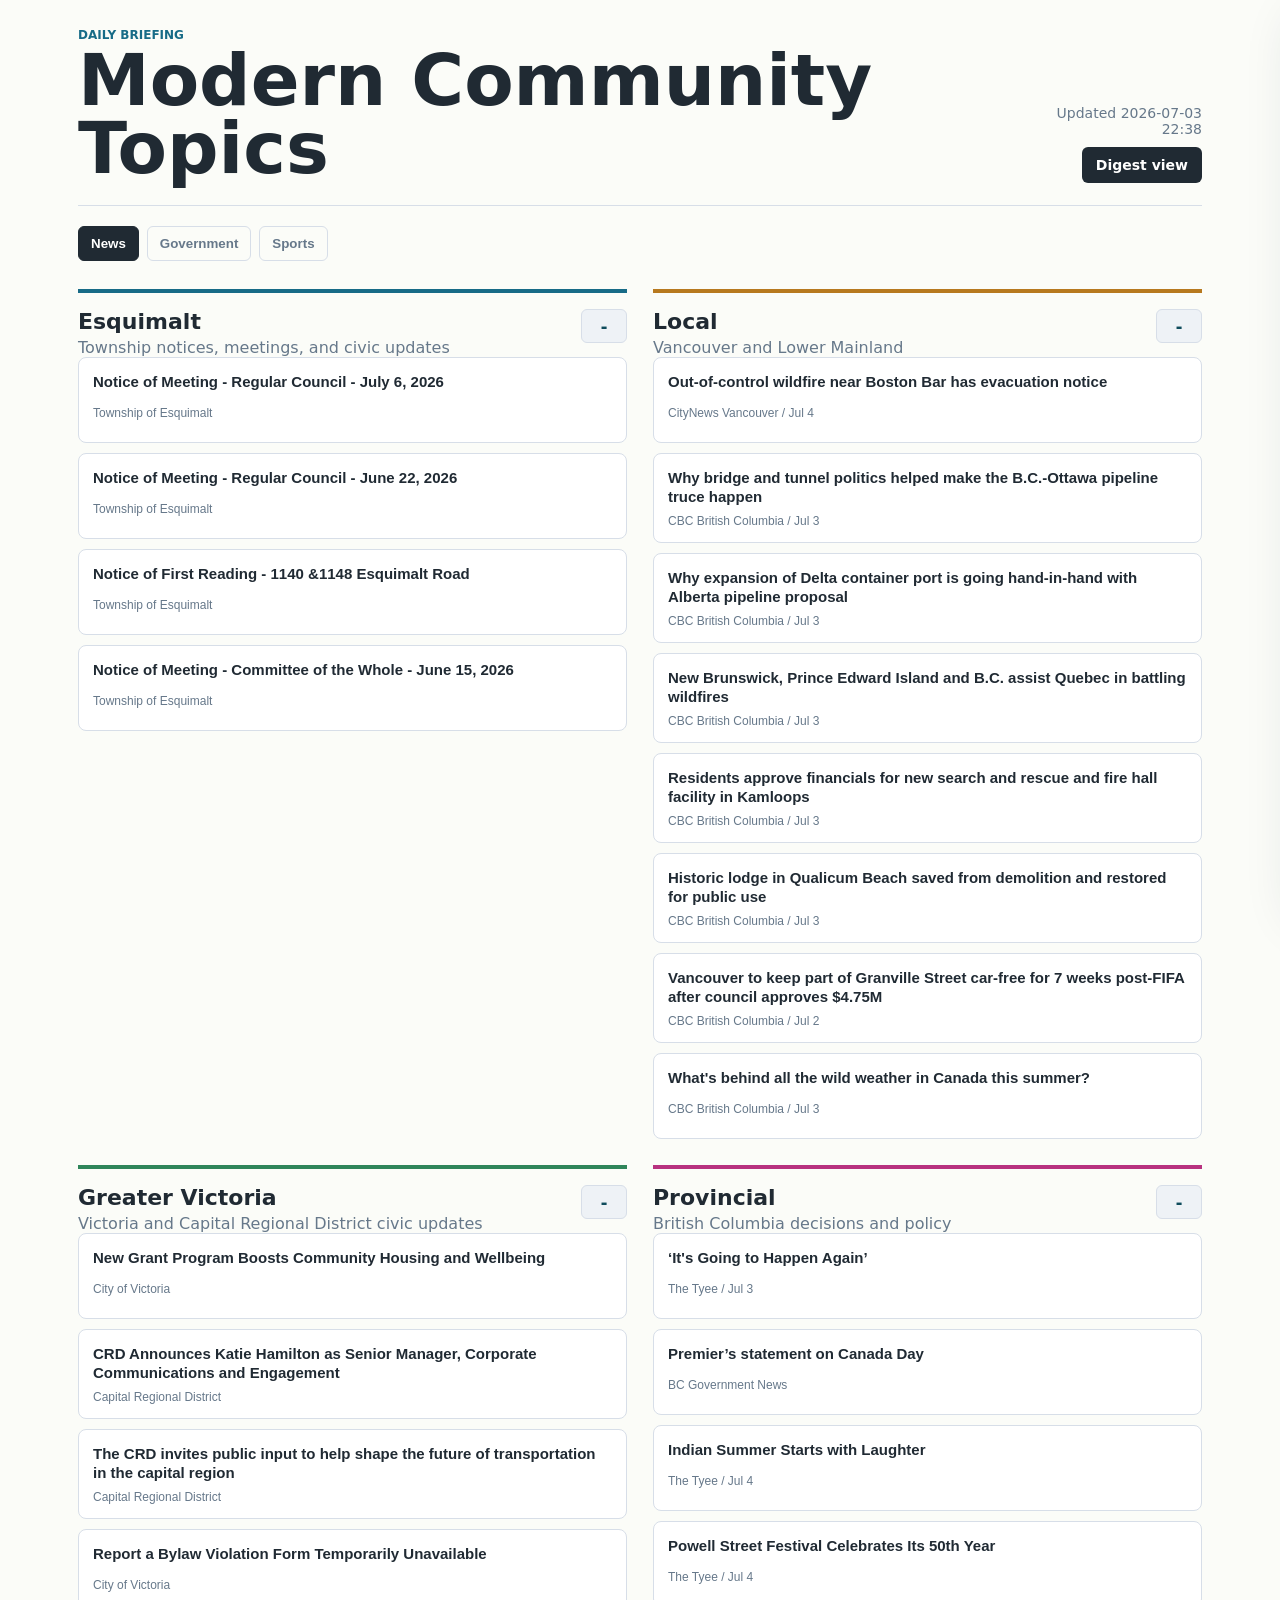
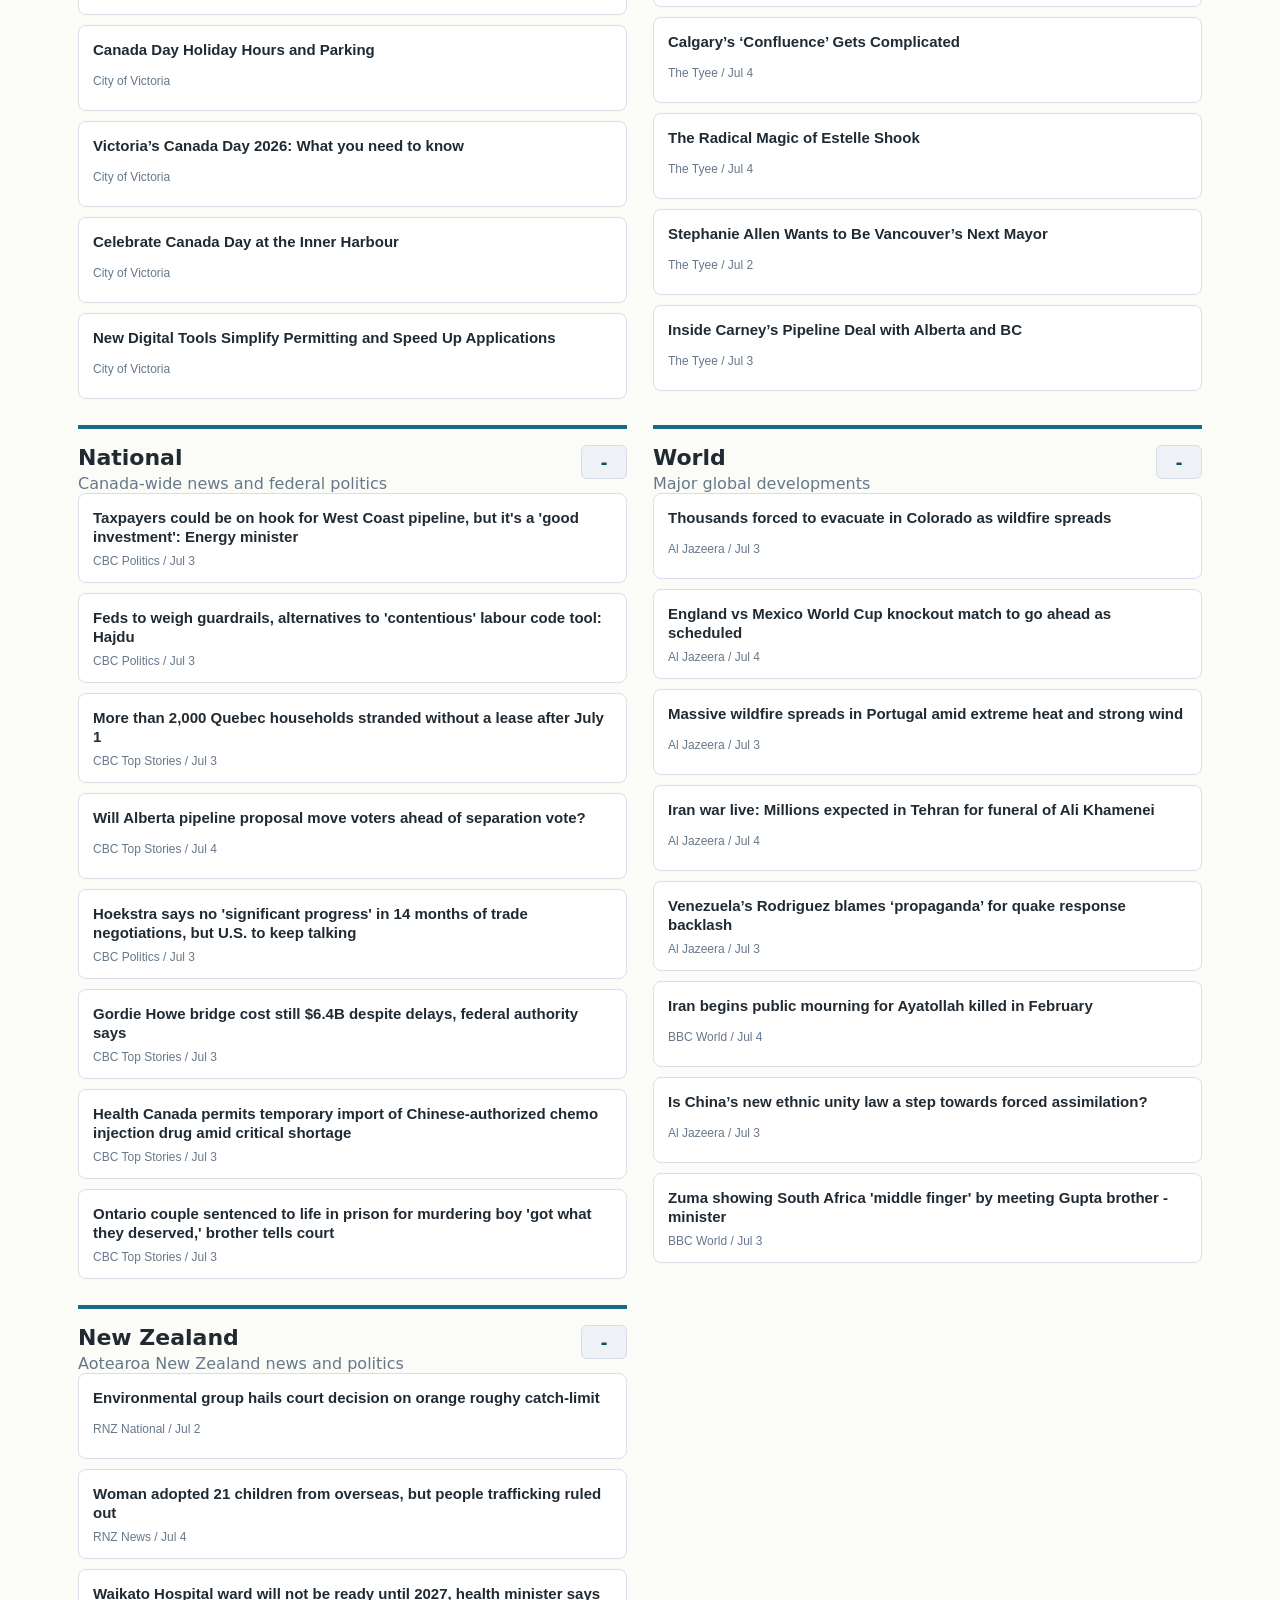
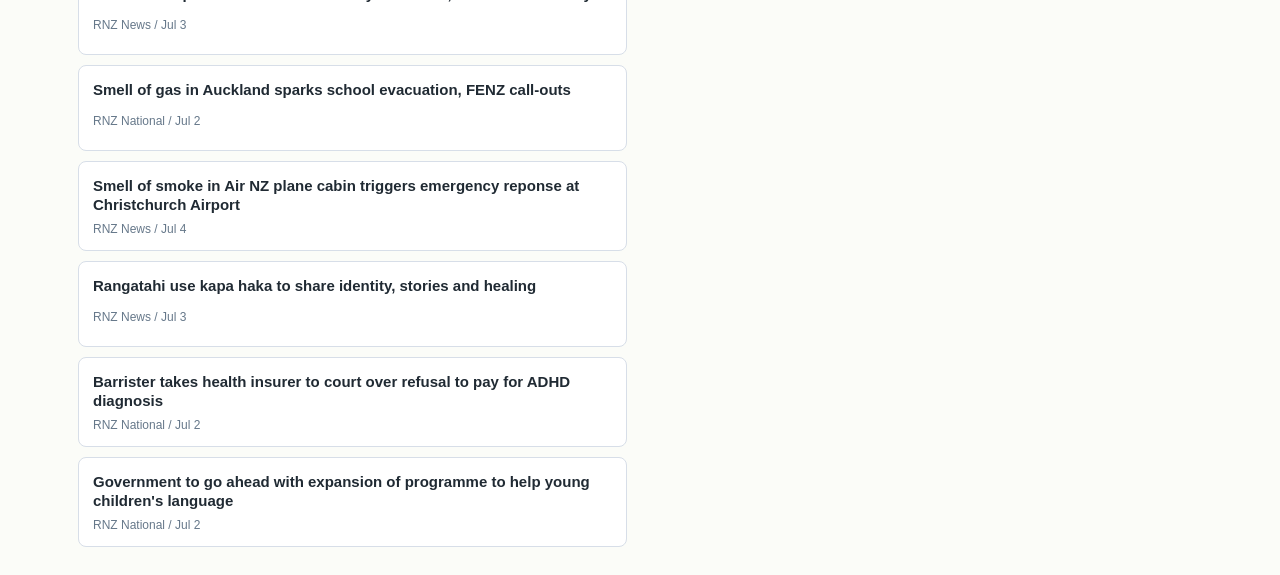
==== web/index.html @ c463fc96 "Add Modern Community Topics app" ====
<!doctype html>
<html lang="en">
  <head>
    <meta charset="utf-8">
    <meta name="viewport" content="width=device-width, initial-scale=1">
    <title>Modern Community Topics</title>
    <link rel="stylesheet" href="styles.css">
  </head>
  <body>
    <main class="shell">
      <header class="topbar">
        <div>
          <p class="eyebrow">Daily Briefing</p>
          <h1>Modern Community Topics</h1>
        </div>
        <div class="meta">
          <span id="generated">Loading</span>
          <a class="digest-link" href="../data/digest.html">Digest view</a>
        </div>
      </header>

      <nav class="tabs" aria-label="Briefing views">
        <button class="tab active" data-view="news">News</button>
        <button class="tab" data-view="government">Government</button>
        <button class="tab" data-view="sports">Sports</button>
      </nav>

      <section class="briefing view active" id="briefing" aria-live="polite"></section>
      <section class="government view" id="government" aria-live="polite"></section>
      <section class="sports view" id="sports" aria-live="polite"></section>
    </main>

    <aside class="drawer" id="drawer" aria-hidden="true">
      <button class="close" id="closeDrawer" aria-label="Close story">x</button>
      <p class="drawer-source" id="drawerSource"></p>
      <h2 id="drawerTitle"></h2>
      <p id="drawerDescription"></p>
      <a class="primary-link" id="drawerLink" href="#">Read original</a>
      <div class="article-excerpt" id="articleExcerpt"></div>
      <div class="related">
        <h3>Related Sources</h3>
        <ul id="relatedList"></ul>
      </div>
    </aside>

    <script src="app.js"></script>
  </body>
</html>
---- web/styles.css ----
:root {
  color-scheme: light;
  --ink: #202a33;
  --muted: #66788a;
  --line: #d7dee8;
  --paper: #fbfcf8;
  --panel: #ffffff;
  --accent: #176b87;
  --accent-strong: #0f4c5c;
  --gold: #b7791f;
  --green: #2f855a;
  --rose: #b83280;
  --shadow: 0 18px 50px rgba(26, 45, 66, 0.14);
}

* {
  box-sizing: border-box;
}

body {
  background: var(--paper);
  color: var(--ink);
  font-family: Inter, ui-sans-serif, system-ui, -apple-system, BlinkMacSystemFont, "Segoe UI", sans-serif;
  margin: 0;
}

a {
  color: inherit;
}

.shell {
  margin: 0 auto;
  max-width: 1180px;
  padding: 28px;
}

.topbar {
  align-items: end;
  border-bottom: 1px solid var(--line);
  display: flex;
  justify-content: space-between;
  gap: 24px;
  padding-bottom: 22px;
}

.eyebrow {
  color: var(--accent);
  font-size: 12px;
  font-weight: 800;
  letter-spacing: 0;
  margin: 0 0 4px;
  text-transform: uppercase;
}

h1 {
  font-size: clamp(36px, 6vw, 72px);
  line-height: 0.95;
  margin: 0;
}

.meta {
  align-items: end;
  color: var(--muted);
  display: flex;
  flex-direction: column;
  font-size: 14px;
  gap: 10px;
  text-align: right;
}

.digest-link,
.primary-link {
  background: var(--ink);
  border-radius: 6px;
  color: white;
  font-weight: 750;
  padding: 10px 14px;
  text-decoration: none;
}

.tabs {
  align-items: center;
  display: flex;
  gap: 8px;
  padding-top: 20px;
}

.tab {
  background: transparent;
  border: 1px solid var(--line);
  border-radius: 6px;
  color: var(--muted);
  cursor: pointer;
  font-weight: 800;
  padding: 9px 12px;
}

.tab.active {
  background: var(--ink);
  border-color: var(--ink);
  color: white;
}

.view {
  display: none;
}

.view.active {
  display: grid;
}

.briefing {
  gap: 26px;
  grid-template-columns: repeat(2, minmax(0, 1fr));
  padding-top: 28px;
}

.government {
  gap: 26px;
  grid-template-columns: repeat(2, minmax(0, 1fr));
  padding-top: 28px;
}

.sports {
  gap: 26px;
  grid-template-columns: repeat(2, minmax(0, 1fr));
  padding-top: 28px;
}

.government-overview {
  display: grid;
  gap: 26px;
  grid-column: 1 / -1;
  grid-template-columns: repeat(2, minmax(0, 1fr));
}

.government-summary {
  border-color: var(--green);
}

.section {
  border-top: 4px solid var(--accent);
  padding-top: 16px;
}

.section:nth-child(2) {
  border-color: var(--gold);
}

.section:nth-child(3) {
  border-color: var(--green);
}

.section:nth-child(4) {
  border-color: var(--rose);
}

.section h2 {
  font-size: 22px;
  margin: 0;
}

.focus {
  color: var(--muted);
  margin: 4px 0 16px;
}

.stories {
  display: grid;
  gap: 10px;
  margin: 0;
  padding: 0;
}

.story {
  list-style: none;
}

.story button:not(.collapse-toggle) {
  background: var(--panel);
  border: 1px solid var(--line);
  border-radius: 8px;
  box-shadow: none;
  color: var(--ink);
  cursor: pointer;
  display: grid;
  gap: 7px;
  min-height: 86px;
  padding: 14px;
  text-align: left;
  width: 100%;
}

.story button:not(.collapse-toggle):hover,
.story button:not(.collapse-toggle):focus-visible {
  border-color: var(--accent);
  box-shadow: 0 8px 24px rgba(23, 107, 135, 0.12);
  outline: none;
}

.story-title {
  font-size: 15px;
  font-weight: 760;
  line-height: 1.3;
}

.story-meta {
  color: var(--muted);
  font-size: 12px;
}

.score-button {
  gap: 10px;
}

.score-card-shell {
  background: var(--panel);
  border: 1px solid var(--line);
  border-radius: 8px;
  display: grid;
  gap: 10px;
  padding: 14px;
}

.score-card-shell:hover {
  border-color: var(--accent);
  box-shadow: 0 8px 24px rgba(23, 107, 135, 0.12);
}

.collapsible-heading,
.section-heading {
  align-items: start;
  display: grid;
  gap: 12px;
  grid-template-columns: minmax(0, 1fr) auto;
}

.score-main-button {
  background: transparent !important;
  border: 0 !important;
  border-radius: 0 !important;
  box-shadow: none !important;
  min-height: 0 !important;
  padding: 0 !important;
}

.collapse-toggle {
  align-items: center;
  background: #eef2f6;
  border: 1px solid var(--line);
  border-radius: 6px;
  color: var(--accent-strong);
  cursor: pointer;
  display: inline-flex;
  font-size: 20px;
  font-weight: 800;
  height: 34px;
  justify-content: center;
  line-height: 1;
  padding: 0;
  width: 46px;
}

.collapse-toggle:hover,
.collapse-toggle:focus-visible {
  background: #e1edf2;
  border-color: var(--accent);
  outline: none;
}

.is-collapsed .collapsible-body {
  display: none;
}

.is-collapsed .score-card-shell {
  gap: 0;
}

.section-heading .focus {
  margin-bottom: 0;
}

.score-bullets {
  display: grid;
  gap: 8px;
  margin: 2px 0 0;
  padding-left: 20px;
}

.score-bullets li {
  line-height: 1.35;
}

.score-line {
  display: block;
  font-size: 14px;
  font-weight: 720;
}

.score-note,
.score-source {
  color: var(--muted);
  display: block;
  font-size: 12px;
  line-height: 1.35;
  margin-top: 2px;
}

.story-reason {
  color: #344250;
  font-size: 13px;
  line-height: 1.35;
}

.empty,
.error {
  background: #fff7ed;
  border: 1px solid #fed7aa;
  border-radius: 8px;
  color: #7c2d12;
  padding: 14px;
}

.drawer {
  background: white;
  border-left: 1px solid var(--line);
  box-shadow: var(--shadow);
  height: 100vh;
  max-width: 460px;
  overflow: auto;
  padding: 30px;
  position: fixed;
  right: 0;
  top: 0;
  transform: translateX(104%);
  transition: transform 180ms ease;
  width: min(92vw, 460px);
  z-index: 20;
}

.drawer.open {
  transform: translateX(0);
}

.close {
  align-items: center;
  background: #eef2f6;
  border: 0;
  border-radius: 999px;
  color: var(--ink);
  cursor: pointer;
  display: flex;
  font-size: 18px;
  height: 34px;
  justify-content: center;
  margin-left: auto;
  width: 34px;
}

.drawer-source {
  color: var(--accent);
  font-size: 13px;
  font-weight: 800;
  margin: 24px 0 8px;
  text-transform: uppercase;
}

.drawer h2 {
  font-size: 28px;
  line-height: 1.08;
  margin: 0 0 16px;
}

.drawer p {
  color: #344250;
  line-height: 1.55;
}

.article-excerpt {
  border-top: 1px solid var(--line);
  margin-top: 16px;
  padding-top: 16px;
}

.article-excerpt h3 {
  font-size: 15px;
  margin: 0 0 8px;
}

.article-excerpt p {
  margin: 0;
}

.related {
  border-top: 1px solid var(--line);
  margin-top: 26px;
  padding-top: 18px;
}

.related h3 {
  font-size: 15px;
  margin: 0 0 10px;
}

.related ul {
  display: grid;
  gap: 10px;
  margin: 0;
  padding-left: 18px;
}

.related a {
  color: var(--accent-strong);
  font-weight: 700;
}

@media (max-width: 760px) {
  .shell {
    padding: 20px;
  }

  .topbar {
    align-items: start;
    flex-direction: column;
  }

  .meta {
    align-items: start;
    text-align: left;
  }

  .briefing {
    grid-template-columns: 1fr;
  }

  .government {
    grid-template-columns: 1fr;
  }

  .government-overview {
    grid-template-columns: 1fr;
  }

  .sports {
    grid-template-columns: 1fr;
  }
}
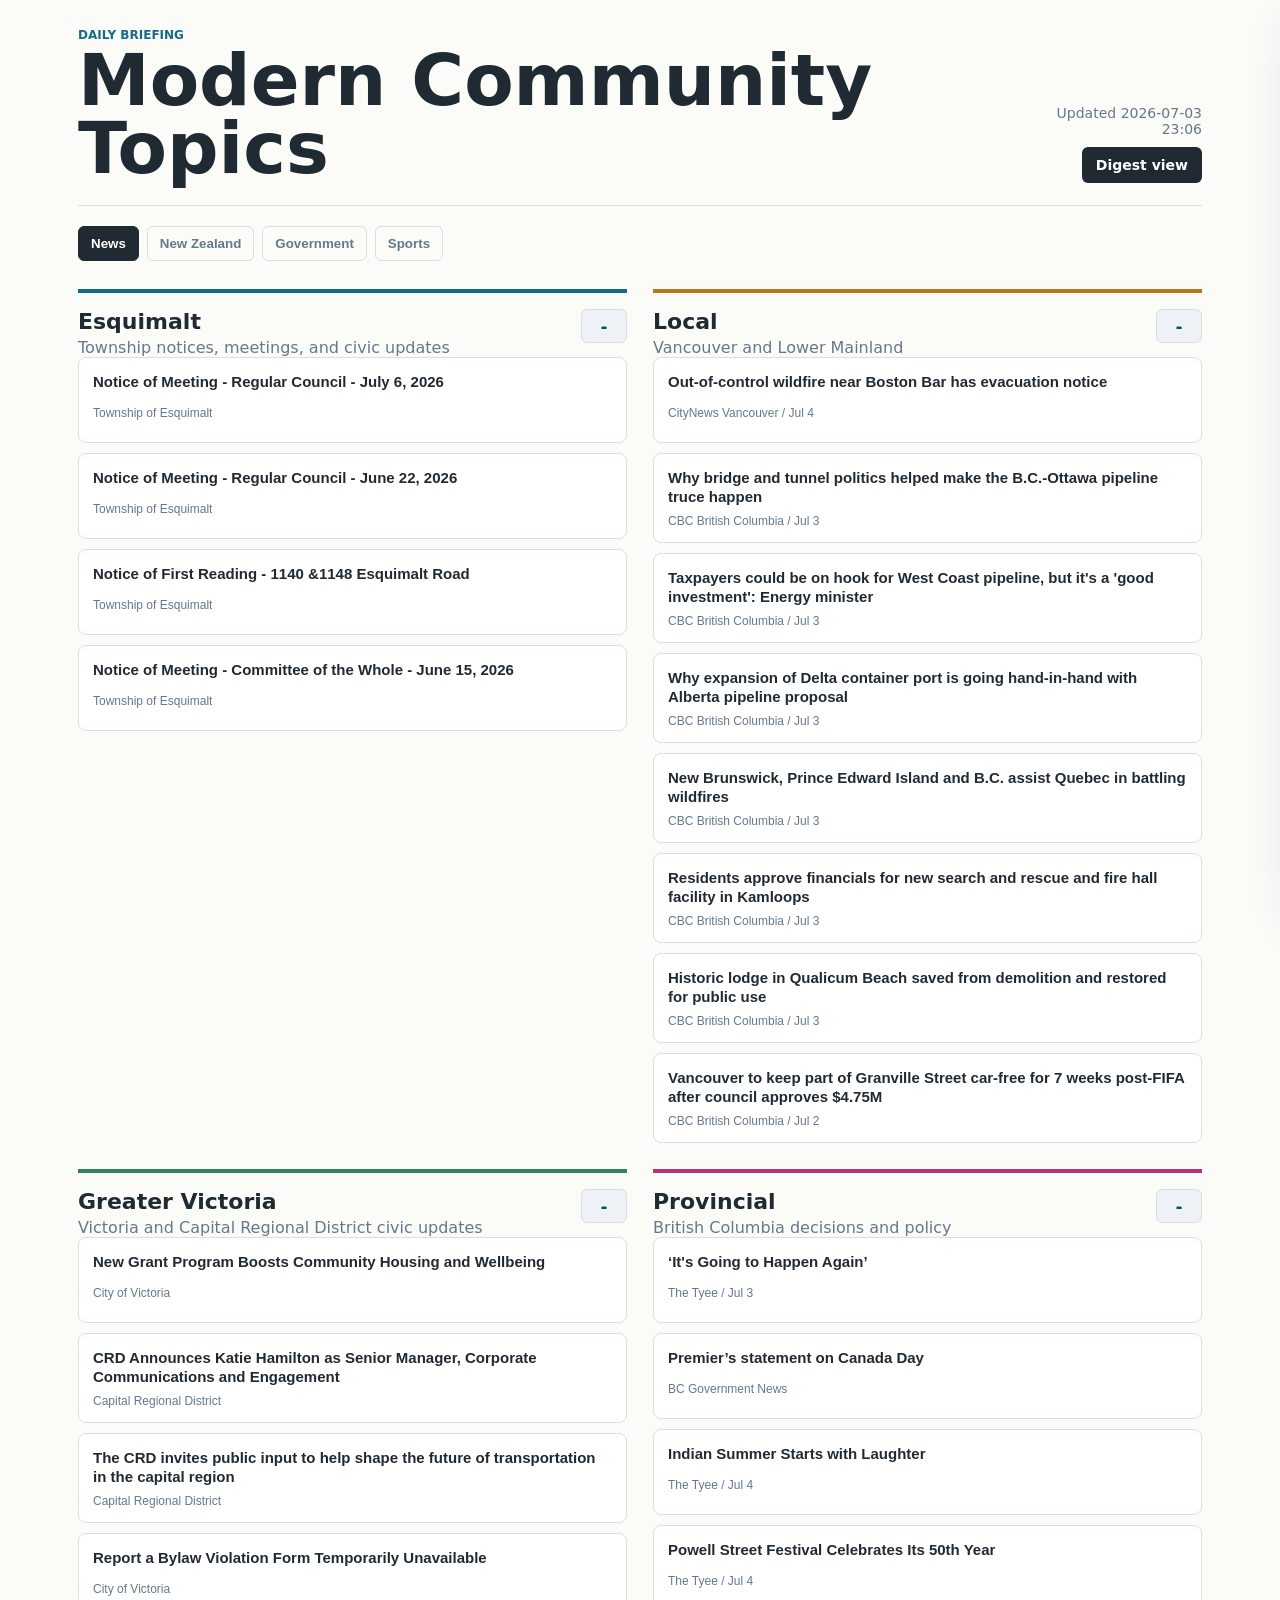
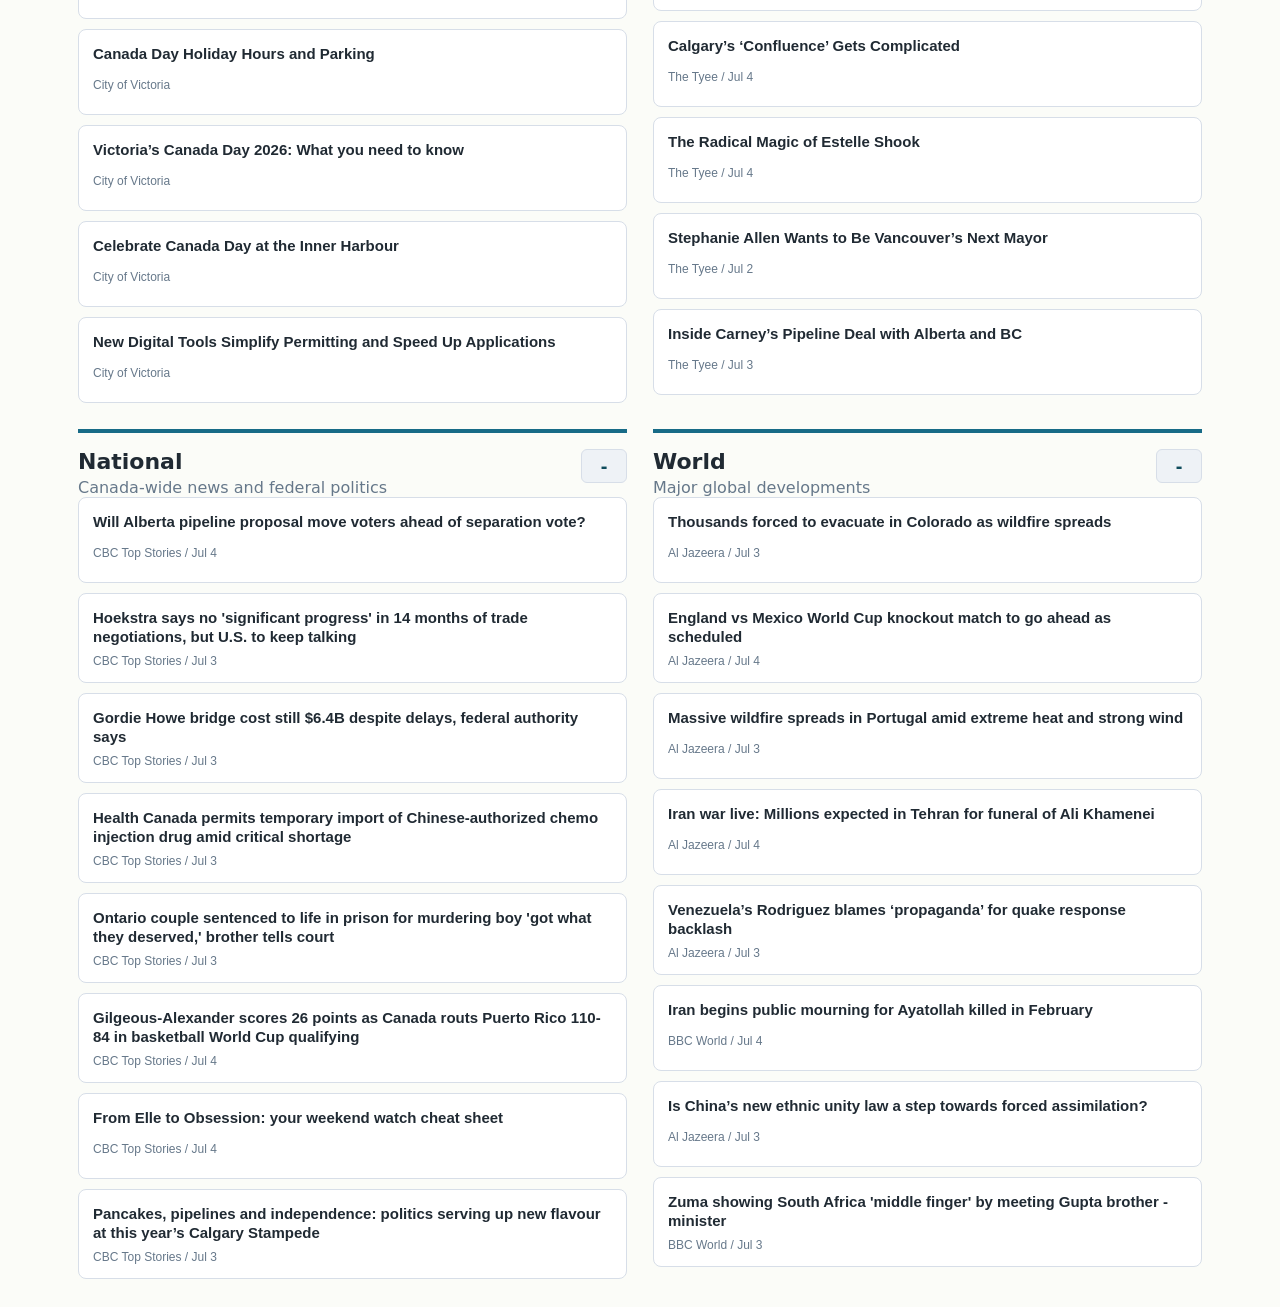
==== commit b53833a6: "Add New Zealand tab with sports" ====
--- a/web/index.html
+++ b/web/index.html
@@ -3,7 +3,14 @@
   <head>
     <meta charset="utf-8">
     <meta name="viewport" content="width=device-width, initial-scale=1">
+    <meta name="theme-color" content="#1c3442">
+    <meta name="apple-mobile-web-app-capable" content="yes">
+    <meta name="apple-mobile-web-app-title" content="Community">
+    <meta name="apple-mobile-web-app-status-bar-style" content="default">
     <title>Modern Community Topics</title>
+    <link rel="apple-touch-icon" sizes="180x180" href="apple-touch-icon.png">
+    <link rel="icon" type="image/png" sizes="192x192" href="../assets/icon-192.png">
+    <link rel="manifest" href="manifest.webmanifest">
     <link rel="stylesheet" href="styles.css">
   </head>
   <body>
@@ -21,11 +28,13 @@
 
       <nav class="tabs" aria-label="Briefing views">
         <button class="tab active" data-view="news">News</button>
+        <button class="tab" data-view="new-zealand">New Zealand</button>
         <button class="tab" data-view="government">Government</button>
         <button class="tab" data-view="sports">Sports</button>
       </nav>
 
       <section class="briefing view active" id="briefing" aria-live="polite"></section>
+      <section class="new-zealand view" id="new-zealand" aria-live="polite"></section>
       <section class="government view" id="government" aria-live="polite"></section>
       <section class="sports view" id="sports" aria-live="polite"></section>
     </main>
--- a/web/styles.css
+++ b/web/styles.css
@@ -122,6 +122,12 @@
 }
 
 .sports {
+  gap: 26px;
+  grid-template-columns: repeat(2, minmax(0, 1fr));
+  padding-top: 28px;
+}
+
+.new-zealand {
   gap: 26px;
   grid-template-columns: repeat(2, minmax(0, 1fr));
   padding-top: 28px;
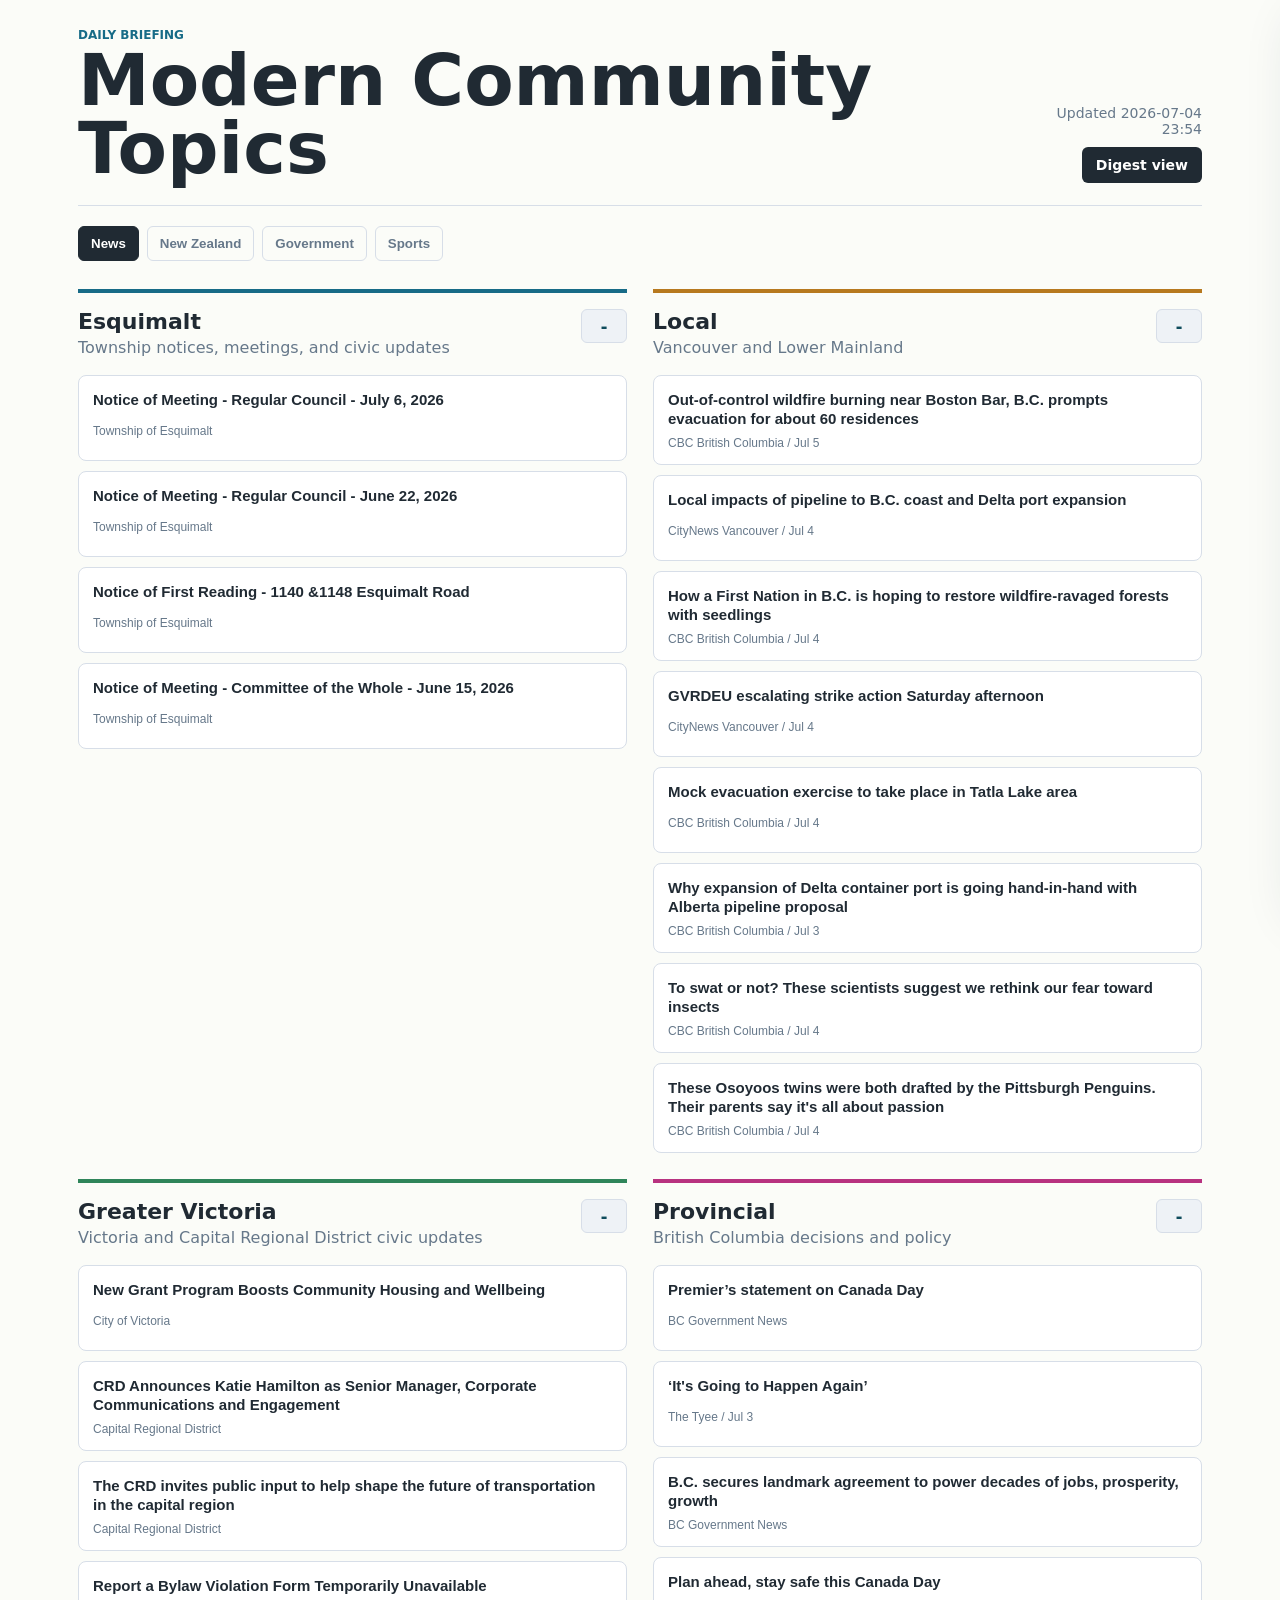
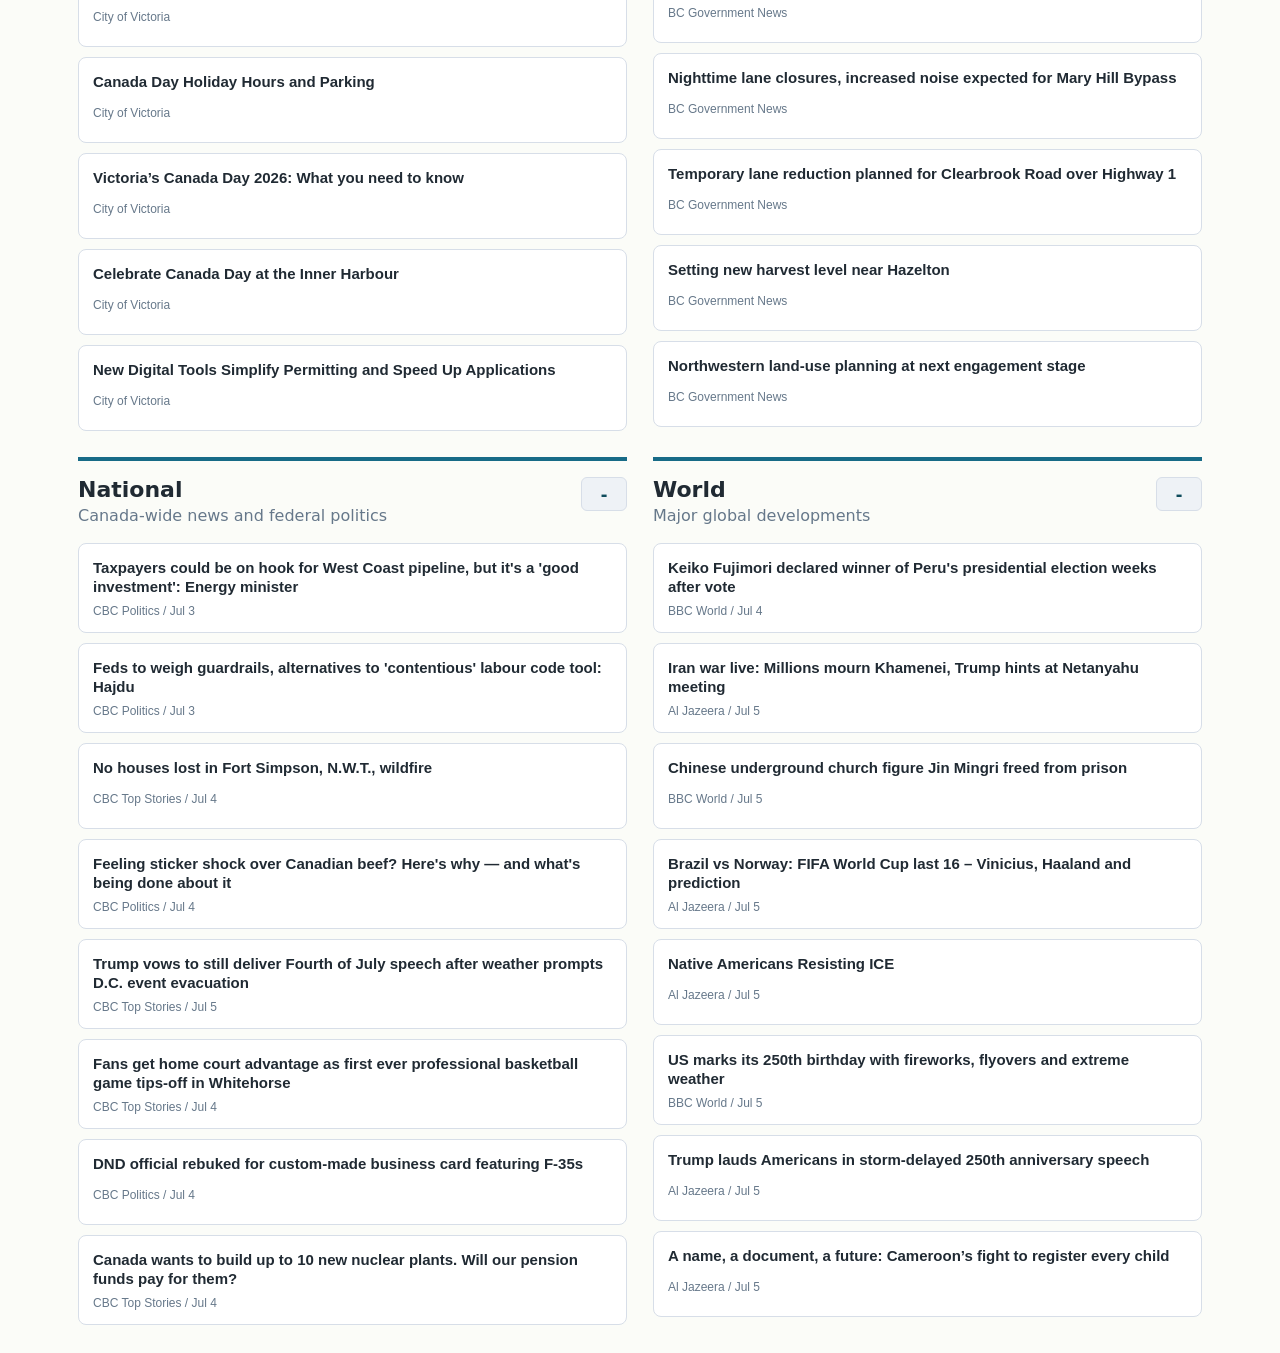
==== commit 1eb6eaee: "Improve source matching and section spacing" ====
--- a/web/index.html
+++ b/web/index.html
@@ -47,7 +47,7 @@
       <a class="primary-link" id="drawerLink" href="#">Read original</a>
       <div class="article-excerpt" id="articleExcerpt"></div>
       <div class="related">
-        <h3>Related Sources</h3>
+        <h3>Other Coverage</h3>
         <ul id="relatedList"></ul>
       </div>
     </aside>
--- a/web/styles.css
+++ b/web/styles.css
@@ -129,7 +129,8 @@
 
 .new-zealand {
   gap: 26px;
-  grid-template-columns: repeat(2, minmax(0, 1fr));
+  grid-template-columns: minmax(0, 1fr);
+  max-width: 760px;
   padding-top: 28px;
 }
 
@@ -239,6 +240,10 @@
   display: grid;
   gap: 12px;
   grid-template-columns: minmax(0, 1fr) auto;
+}
+
+.section-heading {
+  margin-bottom: 18px;
 }
 
 .score-main-button {
@@ -278,6 +283,10 @@
   display: none;
 }
 
+.is-collapsed .section-heading {
+  margin-bottom: 0;
+}
+
 .is-collapsed .score-card-shell {
   gap: 0;
 }
